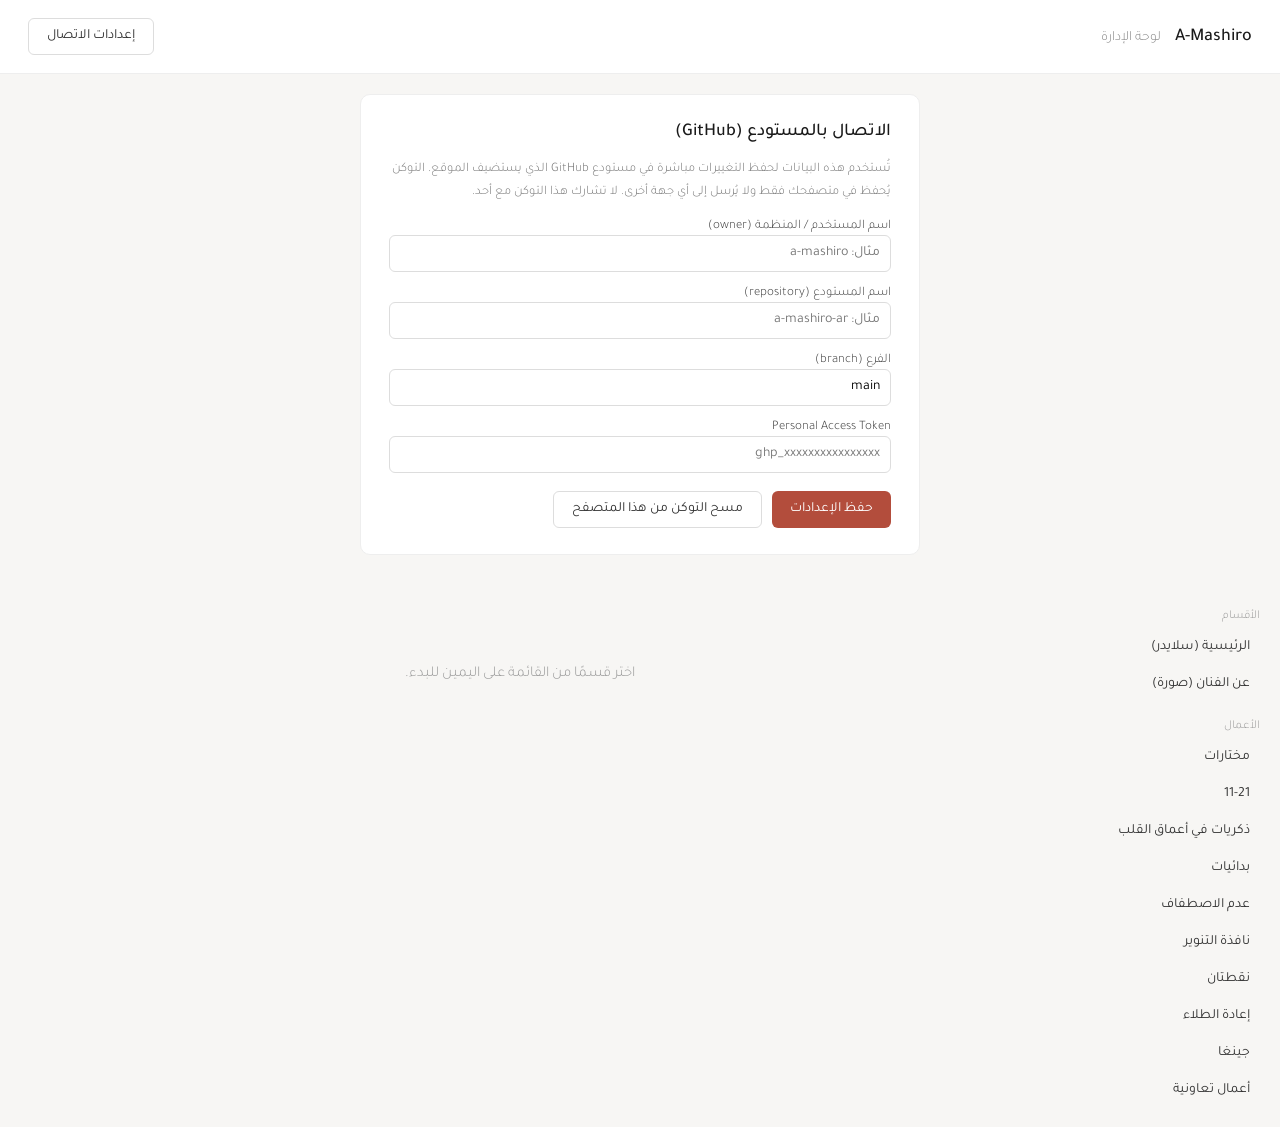
==== admin.html @ 8d37e334 "Add files via upload" ====
<!DOCTYPE html>
<html lang="ar" dir="rtl">
<head>
<meta charset="UTF-8">
<meta name="viewport" content="width=device-width, initial-scale=1.0">
<title>A-Mashiro — لوحة إدارة الصور</title>
<link rel="stylesheet" href="admin.css">
</head>
<body>

<header class="admin-header">
  <div class="logo">A-Mashiro <span>لوحة الإدارة</span></div>
  <button id="btn-settings" class="btn-ghost">إعدادات الاتصال</button>
</header>

<div id="settings-panel" class="panel hidden">
  <h2>الاتصال بالمستودع (GitHub)</h2>
  <p class="hint">
    تُستخدم هذه البيانات لحفظ التغييرات مباشرة في مستودع GitHub الذي يستضيف الموقع.
    التوكن يُحفظ في متصفحك فقط ولا يُرسل إلى أي جهة أخرى. لا تشارك هذا التوكن مع أحد.
  </p>
  <label>اسم المستخدم / المنظمة (owner)
    <input id="cfg-owner" type="text" placeholder="مثال: a-mashiro">
  </label>
  <label>اسم المستودع (repository)
    <input id="cfg-repo" type="text" placeholder="مثال: a-mashiro-ar">
  </label>
  <label>الفرع (branch)
    <input id="cfg-branch" type="text" value="main">
  </label>
  <label>Personal Access Token
    <input id="cfg-token" type="password" placeholder="ghp_xxxxxxxxxxxxxxxx">
  </label>
  <div class="row">
    <button id="btn-save-settings" class="btn-primary">حفظ الإعدادات</button>
    <button id="btn-forget-settings" class="btn-ghost">مسح التوكن من هذا المتصفح</button>
  </div>
</div>

<div class="admin-body">
  <nav class="section-nav">
    <div class="section-nav-title">الأقسام</div>
    <button class="sec-btn" data-key="home">الرئيسية (سلايدر)</button>
    <button class="sec-btn" data-key="about">عن الفنان (صورة)</button>
    <div class="section-nav-title">الأعمال</div>
    <button class="sec-btn" data-key="works">مختارات</button>
    <button class="sec-btn" data-key="s1121">11-21</button>
    <button class="sec-btn" data-key="memories">ذكريات في أعماق القلب</button>
    <button class="sec-btn" data-key="primitives">بدائيات</button>
    <button class="sec-btn" data-key="misalignment">عدم الاصطفاف</button>
    <button class="sec-btn" data-key="window">نافذة التنوير</button>
    <button class="sec-btn" data-key="dots2">نقطتان</button>
    <button class="sec-btn" data-key="paintingover">إعادة الطلاء</button>
    <button class="sec-btn" data-key="ginga">جينغا</button>
    <button class="sec-btn" data-key="collaboration">أعمال تعاونية</button>
  </nav>

  <main class="section-main">
    <div id="no-section" class="empty-hint">اختر قسمًا من القائمة على اليمين للبدء.</div>

    <div id="section-editor" class="hidden">
      <h2 id="section-title"></h2>
      <p class="hint">اسحب الصور وأفلتها هنا لإضافتها، أو اضغط للاختيار. اسحب البطاقات لإعادة الترتيب. التغييرات لا تُحفظ إلا بعد الضغط على "حفظ ونشر".</p>

      <div id="dropzone" class="dropzone">
        <span>أفلت الصور هنا، أو اضغط للاختيار</span>
        <input id="file-input" type="file" accept="image/*" multiple hidden>
      </div>

      <div id="card-list" class="card-list"></div>

      <div class="row save-row">
        <button id="btn-save" class="btn-primary">حفظ ونشر</button>
        <span id="status-msg" class="status-msg"></span>
      </div>
    </div>
  </main>
</div>

<script src="admin.js"></script>
</body>
</html>
---- admin.css ----
@import url('https://fonts.googleapis.com/css2?family=Tajawal:wght@300;400;500&display=swap');

* { box-sizing: border-box; }
body {
  margin: 0;
  font-family: 'Tajawal', sans-serif;
  font-weight: 300;
  background: #f7f6f4;
  color: #1a1a1a;
}

.admin-header {
  display: flex;
  justify-content: space-between;
  align-items: center;
  padding: 18px 28px;
  background: #fff;
  border-bottom: 1px solid #eee;
}

.admin-header .logo { font-weight: 500; font-size: 18px; }
.admin-header .logo span { font-weight: 300; color: #888; font-size: 14px; margin-inline-start: 10px; }

.btn-primary, .btn-ghost {
  font-family: inherit;
  font-size: 14px;
  padding: 9px 18px;
  border-radius: 6px;
  cursor: pointer;
  border: none;
}
.btn-primary { background: #b34d3c; color: #fff; }
.btn-primary:hover { background: #9c3f30; }
.btn-ghost { background: #fff; border: 1px solid #ddd; color: #333; }
.btn-ghost:hover { background: #f0f0f0; }

.panel {
  max-width: 560px;
  margin: 20px auto;
  background: #fff;
  border: 1px solid #eee;
  border-radius: 10px;
  padding: 26px 28px;
}
.panel.hidden { display: none; }
.panel h2 { margin-top: 0; font-size: 18px; font-weight: 500; }
.hint { font-size: 13px; color: #777; line-height: 1.8; }
.panel label {
  display: block;
  font-size: 13px;
  color: #444;
  margin: 14px 0 4px;
}
.panel input {
  width: 100%;
  padding: 9px 10px;
  font-size: 14px;
  border: 1px solid #ddd;
  border-radius: 6px;
  font-family: inherit;
}
.panel .row { margin-top: 18px; display: flex; gap: 10px; }

.admin-body {
  display: flex;
  align-items: flex-start;
}

.section-nav {
  width: 240px;
  flex-shrink: 0;
  padding: 20px;
  display: flex;
  flex-direction: column;
  gap: 4px;
}
.section-nav-title {
  font-size: 12px;
  color: #999;
  margin: 14px 0 4px;
}
.sec-btn {
  text-align: right;
  background: none;
  border: none;
  font-family: inherit;
  font-size: 14px;
  padding: 8px 10px;
  border-radius: 6px;
  cursor: pointer;
  color: #333;
}
.sec-btn:hover { background: #eee; }
.sec-btn.active { background: #b34d3c; color: #fff; }

.section-main {
  flex: 1;
  padding: 30px 40px;
}
.empty-hint { color: #999; font-size: 15px; margin-top: 60px; text-align: center; }
.hidden { display: none; }

#section-editor h2 { font-weight: 500; margin-bottom: 4px; }

.dropzone {
  margin: 18px 0;
  border: 2px dashed #ccc;
  border-radius: 10px;
  padding: 40px;
  text-align: center;
  color: #888;
  font-size: 14px;
  cursor: pointer;
  background: #fff;
}
.dropzone.dragover { border-color: #b34d3c; color: #b34d3c; background: #fbf3f1; }

.card-list {
  display: grid;
  grid-template-columns: repeat(auto-fill, minmax(200px, 1fr));
  gap: 16px;
  margin-top: 20px;
}

.card {
  background: #fff;
  border: 1px solid #eee;
  border-radius: 8px;
  overflow: hidden;
  cursor: grab;
  position: relative;
}
.card.dragging { opacity: 0.4; }
.card img { width: 100%; height: 150px; object-fit: cover; display: block; background: #f2f2f2; }
.card .card-body { padding: 8px 10px; }
.card input[type=text] {
  width: 100%;
  font-family: inherit;
  font-size: 13px;
  border: 1px solid #ddd;
  border-radius: 4px;
  padding: 5px 7px;
  margin-top: 4px;
}
.card .card-order { font-size: 11px; color: #aaa; }
.card .btn-del {
  position: absolute;
  top: 6px;
  left: 6px;
  background: rgba(0,0,0,0.55);
  color: #fff;
  border: none;
  border-radius: 50%;
  width: 24px;
  height: 24px;
  font-size: 14px;
  line-height: 1;
  cursor: pointer;
}
.card .badge-new {
  position: absolute;
  top: 6px;
  right: 6px;
  background: #b34d3c;
  color: #fff;
  font-size: 10px;
  padding: 2px 7px;
  border-radius: 10px;
}

.save-row { margin-top: 24px; align-items: center; }
.status-msg { font-size: 13px; color: #666; }
.status-msg.err { color: #b34d3c; }
.status-msg.ok { color: #2f7d3c; }

@media (max-width: 800px) {
  .admin-body { flex-direction: column; }
  .section-nav { width: 100%; flex-direction: row; flex-wrap: wrap; }
  .section-main { padding: 20px; }
}
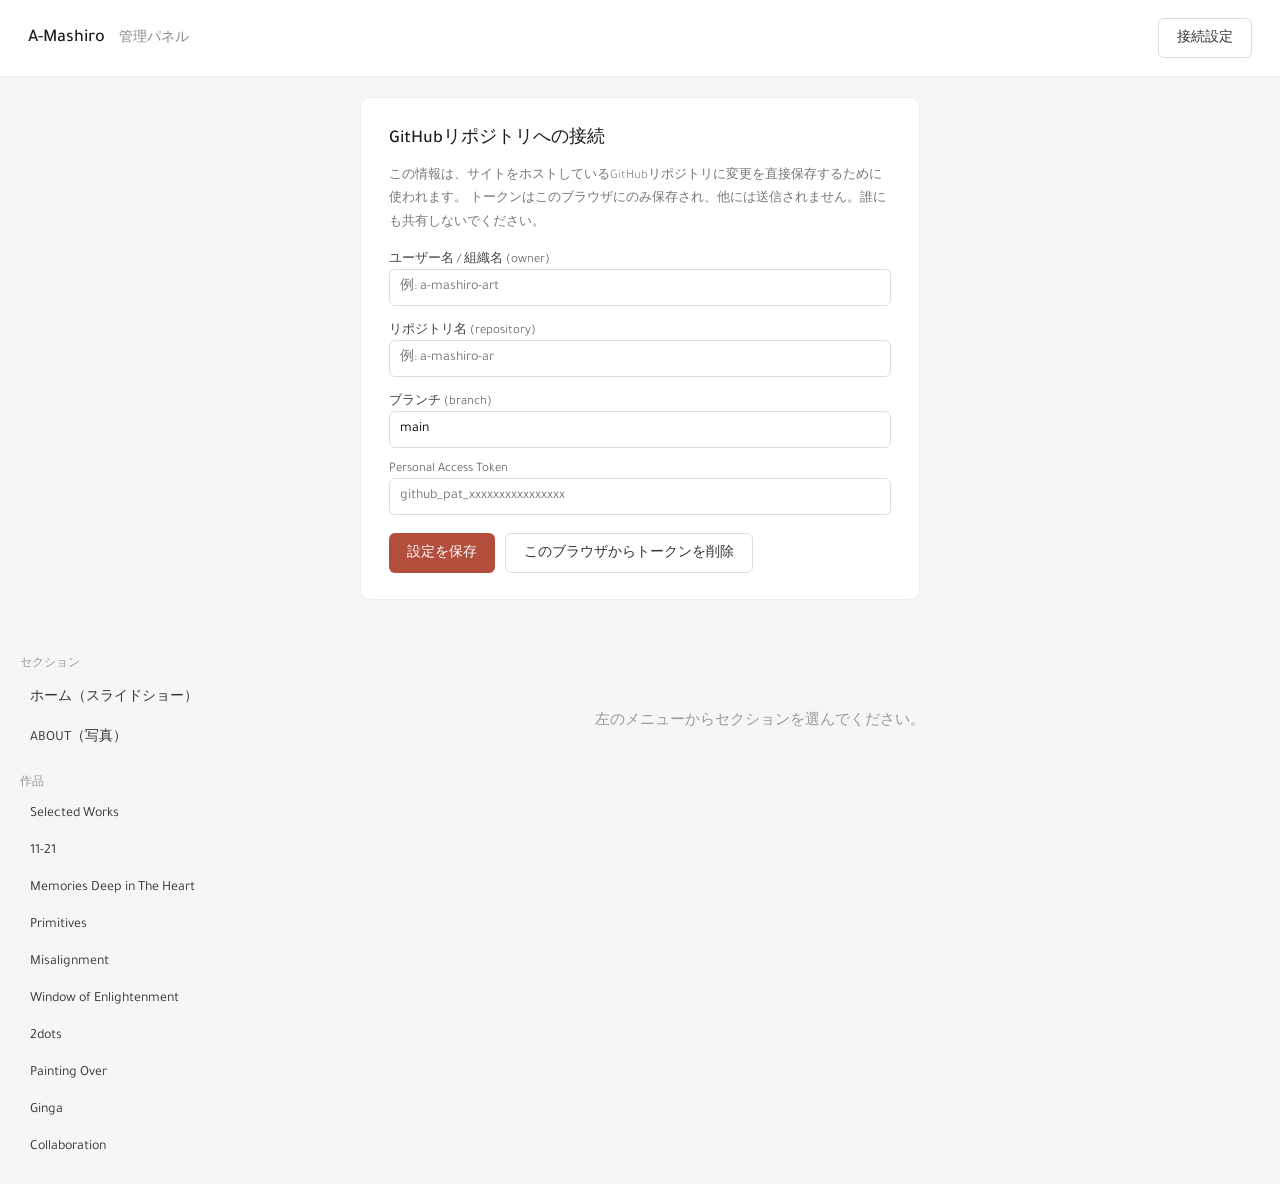
==== commit 523320f1: "Add files via upload" ====
--- a/admin.html
+++ b/admin.html
@@ -1,76 +1,76 @@
 <!DOCTYPE html>
-<html lang="ar" dir="rtl">
+<html lang="ja" dir="ltr">
 <head>
 <meta charset="UTF-8">
 <meta name="viewport" content="width=device-width, initial-scale=1.0">
-<title>A-Mashiro — لوحة إدارة الصور</title>
+<title>A-Mashiro — 画像管理パネル</title>
 <link rel="stylesheet" href="admin.css">
 </head>
 <body>
 
 <header class="admin-header">
-  <div class="logo">A-Mashiro <span>لوحة الإدارة</span></div>
-  <button id="btn-settings" class="btn-ghost">إعدادات الاتصال</button>
+  <div class="logo">A-Mashiro <span>管理パネル</span></div>
+  <button id="btn-settings" class="btn-ghost">接続設定</button>
 </header>
 
 <div id="settings-panel" class="panel hidden">
-  <h2>الاتصال بالمستودع (GitHub)</h2>
+  <h2>GitHubリポジトリへの接続</h2>
   <p class="hint">
-    تُستخدم هذه البيانات لحفظ التغييرات مباشرة في مستودع GitHub الذي يستضيف الموقع.
-    التوكن يُحفظ في متصفحك فقط ولا يُرسل إلى أي جهة أخرى. لا تشارك هذا التوكن مع أحد.
+    この情報は、サイトをホストしているGitHubリポジトリに変更を直接保存するために使われます。
+    トークンはこのブラウザにのみ保存され、他には送信されません。誰にも共有しないでください。
   </p>
-  <label>اسم المستخدم / المنظمة (owner)
-    <input id="cfg-owner" type="text" placeholder="مثال: a-mashiro">
+  <label>ユーザー名 / 組織名 (owner)
+    <input id="cfg-owner" type="text" placeholder="例: a-mashiro-art">
   </label>
-  <label>اسم المستودع (repository)
-    <input id="cfg-repo" type="text" placeholder="مثال: a-mashiro-ar">
+  <label>リポジトリ名 (repository)
+    <input id="cfg-repo" type="text" placeholder="例: a-mashiro-ar">
   </label>
-  <label>الفرع (branch)
+  <label>ブランチ (branch)
     <input id="cfg-branch" type="text" value="main">
   </label>
   <label>Personal Access Token
-    <input id="cfg-token" type="password" placeholder="ghp_xxxxxxxxxxxxxxxx">
+    <input id="cfg-token" type="password" placeholder="github_pat_xxxxxxxxxxxxxxxx">
   </label>
   <div class="row">
-    <button id="btn-save-settings" class="btn-primary">حفظ الإعدادات</button>
-    <button id="btn-forget-settings" class="btn-ghost">مسح التوكن من هذا المتصفح</button>
+    <button id="btn-save-settings" class="btn-primary">設定を保存</button>
+    <button id="btn-forget-settings" class="btn-ghost">このブラウザからトークンを削除</button>
   </div>
 </div>
 
 <div class="admin-body">
   <nav class="section-nav">
-    <div class="section-nav-title">الأقسام</div>
-    <button class="sec-btn" data-key="home">الرئيسية (سلايدر)</button>
-    <button class="sec-btn" data-key="about">عن الفنان (صورة)</button>
-    <div class="section-nav-title">الأعمال</div>
-    <button class="sec-btn" data-key="works">مختارات</button>
+    <div class="section-nav-title">セクション</div>
+    <button class="sec-btn" data-key="home">ホーム（スライドショー）</button>
+    <button class="sec-btn" data-key="about">ABOUT（写真）</button>
+    <div class="section-nav-title">作品</div>
+    <button class="sec-btn" data-key="works">Selected Works</button>
     <button class="sec-btn" data-key="s1121">11-21</button>
-    <button class="sec-btn" data-key="memories">ذكريات في أعماق القلب</button>
-    <button class="sec-btn" data-key="primitives">بدائيات</button>
-    <button class="sec-btn" data-key="misalignment">عدم الاصطفاف</button>
-    <button class="sec-btn" data-key="window">نافذة التنوير</button>
-    <button class="sec-btn" data-key="dots2">نقطتان</button>
-    <button class="sec-btn" data-key="paintingover">إعادة الطلاء</button>
-    <button class="sec-btn" data-key="ginga">جينغا</button>
-    <button class="sec-btn" data-key="collaboration">أعمال تعاونية</button>
+    <button class="sec-btn" data-key="memories">Memories Deep in The Heart</button>
+    <button class="sec-btn" data-key="primitives">Primitives</button>
+    <button class="sec-btn" data-key="misalignment">Misalignment</button>
+    <button class="sec-btn" data-key="window">Window of Enlightenment</button>
+    <button class="sec-btn" data-key="dots2">2dots</button>
+    <button class="sec-btn" data-key="paintingover">Painting Over</button>
+    <button class="sec-btn" data-key="ginga">Ginga</button>
+    <button class="sec-btn" data-key="collaboration">Collaboration</button>
   </nav>
 
   <main class="section-main">
-    <div id="no-section" class="empty-hint">اختر قسمًا من القائمة على اليمين للبدء.</div>
+    <div id="no-section" class="empty-hint">左のメニューからセクションを選んでください。</div>
 
     <div id="section-editor" class="hidden">
       <h2 id="section-title"></h2>
-      <p class="hint">اسحب الصور وأفلتها هنا لإضافتها، أو اضغط للاختيار. اسحب البطاقات لإعادة الترتيب. التغييرات لا تُحفظ إلا بعد الضغط على "حفظ ونشر".</p>
+      <p class="hint">画像をここにドラッグ&ドロップ、またはクリックして選択してください。カードをドラッグすると並び替えできます。変更は「保存して公開」を押すまで反映されません。</p>
 
       <div id="dropzone" class="dropzone">
-        <span>أفلت الصور هنا، أو اضغط للاختيار</span>
+        <span>画像をここにドロップ、またはクリックして選択</span>
         <input id="file-input" type="file" accept="image/*" multiple hidden>
       </div>
 
       <div id="card-list" class="card-list"></div>
 
       <div class="row save-row">
-        <button id="btn-save" class="btn-primary">حفظ ونشر</button>
+        <button id="btn-save" class="btn-primary">保存して公開</button>
         <span id="status-msg" class="status-msg"></span>
       </div>
     </div>
--- a/admin.css
+++ b/admin.css
@@ -80,7 +80,7 @@
   margin: 14px 0 4px;
 }
 .sec-btn {
-  text-align: right;
+  text-align: left;
   background: none;
   border: none;
   font-family: inherit;
